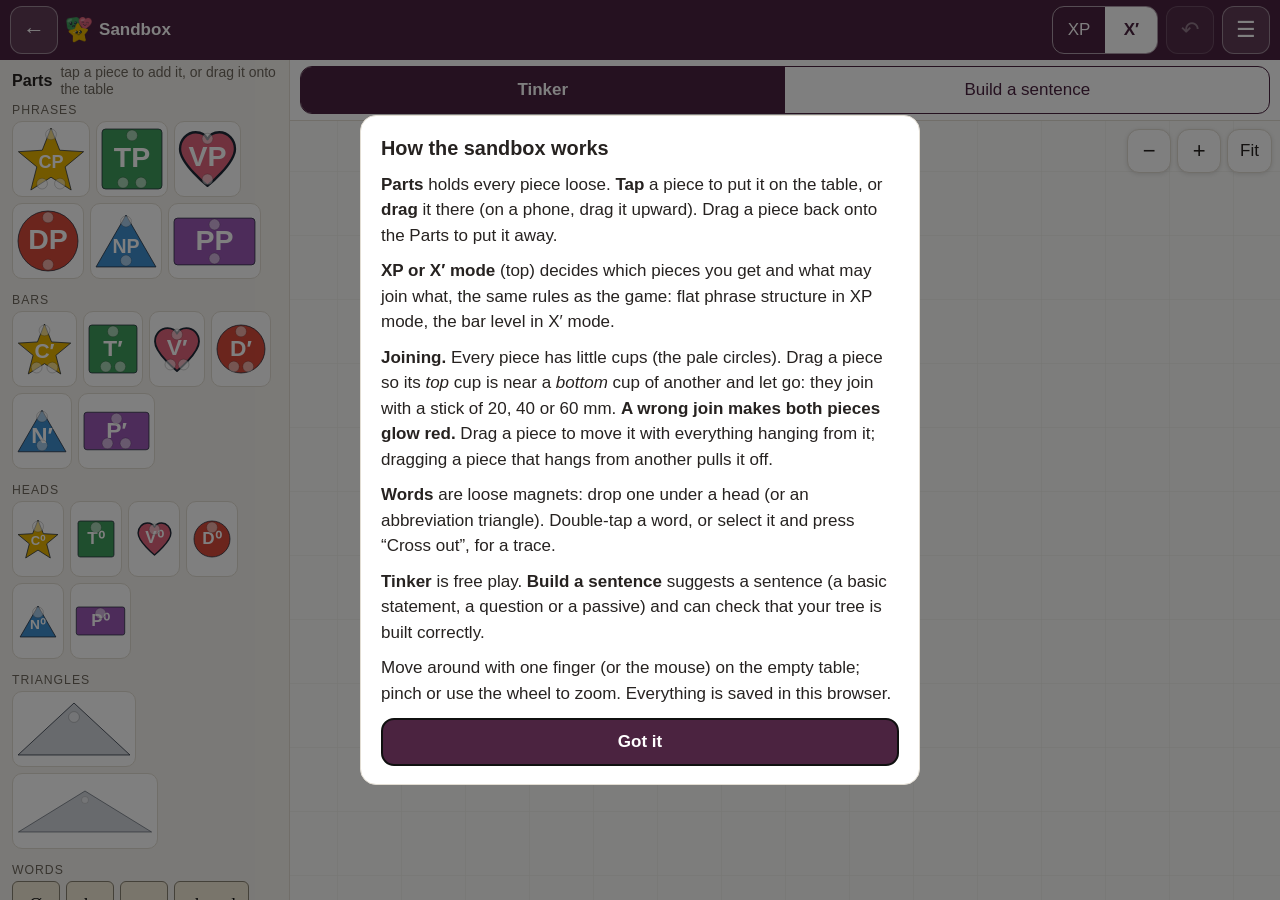
==== sandbox.html @ 895d4afe "Sandbox: one table, Tinker / Build a sentence with a checker, and a phone-first layout Removes the b" ====
<!doctype html>
<html lang="en">
<head>
<meta charset="utf-8">
<meta name="viewport" content="width=device-width, initial-scale=1, viewport-fit=cover">
<title>Sandbox · Shapes and Language</title>
<link rel="stylesheet" href="sandbox.css?v=2">
<link rel="icon" href="icon-32.png" sizes="32x32" type="image/png">
<link rel="icon" href="icon-192.png" sizes="192x192" type="image/png">
<meta name="theme-color" content="#4b2340">
<meta name="apple-mobile-web-app-capable" content="yes">
<meta name="apple-mobile-web-app-title" content="Shapes">
</head>
<body>
<div id="sb">

  <header id="bar">
    <a class="icon-btn" href="index.html" aria-label="Back to the game" title="Back to the game">←</a>
    <span class="brand"><img src="logo.png" alt="" class="brand-logo"><span class="brand-name">Sandbox</span></span>
    <span class="seg" id="seg-mode" role="group" aria-label="Mode">
      <button data-mode="prex" title="XP mode: flat phrase structure">XP</button><button data-mode="xbar" title="X′ mode: with the bar level">X′</button>
    </span>
    <button class="icon-btn" id="btn-undo" aria-label="Undo" title="Undo">↶</button>
    <button class="icon-btn" id="btn-menu" aria-label="Menu" aria-haspopup="dialog" title="Menu">☰</button>
  </header>

  <section id="task">
    <div class="task-row">
      <span class="seg big" id="seg-activity" role="group" aria-label="What to do">
        <button data-activity="tinker">Tinker</button><button data-activity="sentence">Build a sentence</button>
      </span>
      <button class="chev" id="task-toggle" aria-label="Show or hide the task" title="Show or hide">▾</button>
    </div>
    <div id="task-body" hidden>
      <div class="sentence-row">
        <div id="task-sentence"></div>
        <button class="btn primary" id="btn-check">Check</button>
      </div>
      <div id="task-note"></div>
      <div id="task-result" role="status" aria-live="polite"></div>
      <div id="task-more">
        <div class="chips" id="type-chips" role="group" aria-label="Kind of sentence"></div>
        <div class="task-actions">
          <button class="btn" id="btn-answer">Show answer</button>
          <button class="btn" id="btn-next">Another sentence</button>
        </div>
      </div>
    </div>
  </section>

  <section id="stage">
    <svg id="board" xmlns="http://www.w3.org/2000/svg" role="application" aria-label="Table: build trees here">
      <defs>
        <pattern id="grid" width="64" height="64" patternUnits="userSpaceOnUse">
          <path d="M64 0H0V64" fill="none" class="grid-line"/>
        </pattern>
      </defs>
      <g id="world">
        <rect id="grid-rect" x="-6000" y="-6000" width="12000" height="12000" fill="url(#grid)"/>
        <g id="layer-pieces"></g>
        <g id="layer-sticks"></g>
        <g id="layer-words"></g>
        <g id="layer-ghost"></g>
      </g>
    </svg>
    <div id="status" aria-live="polite"></div>
    <div id="view">
      <button class="icon-btn sm" id="btn-zoom-out" aria-label="Zoom out">−</button>
      <button class="icon-btn sm" id="btn-zoom-in" aria-label="Zoom in">+</button>
      <button class="btn sm" id="btn-fit">Fit</button>
    </div>
    <div id="sel-bar">
      <button class="btn" id="sel-dup">Duplicate</button>
      <button class="btn" id="sel-cross">Cross out</button>
      <button class="btn danger" id="sel-del">Delete</button>
    </div>
  </section>

  <aside id="shelf">
    <div class="shelf-head"><b>Parts</b><span class="muted">tap a piece to add it, or drag it onto the table</span><button class="chev" id="shelf-toggle" aria-label="Show or hide the parts" title="Show or hide">▾</button></div>
    <div class="scroll" id="shelf-scroll"></div>
  </aside>

</div>

<div id="toast"></div>

<dialog id="menu">
  <h3>Menu</h3>
  <div class="menu-list">
    <div class="menu-row"><span>Labels</span>
      <span class="seg" id="seg-labels" role="group" aria-label="Labels"><button data-labels="letters">NP · N′ · N⁰</button><button data-labels="numbers">1 · 1.5 · 2</button></span>
    </div>
    <button class="btn" id="m-redo">↷ Redo</button>
    <button class="btn" id="m-export">Save picture</button>
    <button class="btn" id="m-clear">Clear the table</button>
    <button class="btn" id="m-help">How it works</button>
    <a class="btn" href="index.html">← Back to the game</a>
    <a class="btn" href="https://jjgerard.github.io/games/">← All games</a>
  </div>
  <form method="dialog"><button class="btn primary wide">Close</button></form>
</dialog>

<dialog id="help">
  <h3>How the sandbox works</h3>
  <p><b>Parts</b> holds every piece loose. <b>Tap</b> a piece to put it on the table, or <b>drag</b> it there (on a phone, drag it upward). Drag a piece back onto the Parts to put it away.</p>
  <p><b>XP or X′ mode</b> (top) decides which pieces you get and what may join what, the same rules as the game: flat phrase structure in XP mode, the bar level in X′ mode.</p>
  <p><b>Joining.</b> Every piece has little cups (the pale circles). Drag a piece so its <i>top</i> cup is near a <i>bottom</i> cup of another and let go: they join with a stick of 20, 40 or 60&nbsp;mm. <b>A wrong join makes both pieces glow red.</b> Drag a piece to move it with everything hanging from it; dragging a piece that hangs from another pulls it off.</p>
  <p><b>Words</b> are loose magnets: drop one under a head (or an abbreviation triangle). Double-tap a word, or select it and press “Cross out”, for a trace.</p>
  <p><b>Tinker</b> is free play. <b>Build a sentence</b> suggests a sentence (a basic statement, a question or a passive) and can check that your tree is built correctly.</p>
  <p>Move around with one finger (or the mouse) on the empty table; pinch or use the wheel to zoom. Everything is saved in this browser.</p>
  <form method="dialog"><button class="btn primary wide">Got it</button></form>
</dialog>

<dialog id="answer">
  <h3 id="answer-title">The answer</h3>
  <div id="answer-body"></div>
  <form method="dialog"><button class="btn primary wide">Close</button></form>
</dialog>

<script src="data.js"></script>
<script src="shapes.js"></script>
<script src="sandbox.js?v=2"></script>
</body>
</html>
---- sandbox.css ----
/* Sandbox: one table, a parts shelf, and two activities (Tinker, Build a sentence).
   Phone first, like the game: full-screen, large touch targets (48px), text never below 16px,
   parts along the bottom, and the same plum accent. Plain CSS, no build step. */
:root {
  --ink: #262220;
  --muted: #6f685e;
  --bg: #f6f4ef;
  --panel: #ffffff;
  --line: #e2ddd3;
  --accent: #4b2340;
  --accent-dark: #351830;
  --accent-tint: #f4ecf2;
  --good: #2f7d4f;
  --bad: #c1443a;
  --board: #fbfbf9;
  font-family: -apple-system, "Segoe UI", Roboto, Helvetica, Arial, sans-serif;
  font-size: 17px;
}
* { box-sizing: border-box; }
html, body { height: 100%; margin: 0; }
body {
  color: var(--ink); background: var(--bg); overflow: hidden; overscroll-behavior: none;
  -webkit-user-select: none; user-select: none; -webkit-touch-callout: none; -webkit-tap-highlight-color: transparent;
}
input { -webkit-user-select: text; user-select: text; font: inherit; }
button, .btn, .icon-btn { font: inherit; }
.muted { color: var(--muted); }

/* ---- layout: header / task / table / parts (a column on a phone) ---- */
#sb {
  display: grid; height: 100vh; height: 100dvh; width: 100%; max-width: 100vw; overflow: hidden;
  grid-template-columns: minmax(0, 1fr);
  grid-template-rows: auto auto minmax(0, 1fr) auto;
  grid-template-areas: "bar" "task" "stage" "shelf";
}
#bar { grid-area: bar; } #task { grid-area: task; } #stage { grid-area: stage; } #shelf { grid-area: shelf; }
#bar, #task, #stage, #shelf { min-width: 0; }

/* ---- header ---- */
#bar {
  display: flex; align-items: center; gap: 8px; padding: 6px 10px; padding-top: calc(6px + env(safe-area-inset-top));
  padding-left: calc(10px + env(safe-area-inset-left)); padding-right: calc(10px + env(safe-area-inset-right));
  background: var(--accent); color: #fff;
}
.brand { display: flex; align-items: center; gap: 7px; font-weight: 700; flex: 1; min-width: 0; }
.brand-logo { height: 26px; width: auto; display: block; }
.brand-name { overflow: hidden; text-overflow: ellipsis; white-space: nowrap; }
.icon-btn {
  min-width: 48px; min-height: 48px; border-radius: 12px; border: 1px solid rgba(255,255,255,.4); background: rgba(255,255,255,.12);
  color: #fff; font-size: 22px; line-height: 1; cursor: pointer; display: inline-flex; align-items: center; justify-content: center; text-decoration: none;
  padding: 0 8px;
}
.icon-btn:disabled { opacity: .4; }
.icon-btn:active:not(:disabled) { background: rgba(255,255,255,.28); }
.icon-btn.sm { min-width: 44px; min-height: 44px; background: #fff; color: var(--ink); border: 1px solid var(--line); box-shadow: 0 1px 4px rgba(0,0,0,.12); }
.seg { display: inline-flex; border: 1px solid rgba(255,255,255,.55); border-radius: 12px; overflow: hidden; flex: none; }
.seg button { background: transparent; color: #fff; border: 0; min-height: 46px; min-width: 52px; padding: 0 12px; cursor: pointer; }
.seg button + button { border-left: 1px solid rgba(255,255,255,.4); }
.seg button.on { background: #fff; color: var(--accent); font-weight: 700; }

/* ---- the task strip ---- */
#task { background: var(--panel); border-bottom: 1px solid var(--line); padding: 6px 10px; }
.task-row { display: flex; align-items: center; gap: 8px; }
#task .seg { border-color: var(--accent); flex: 1; }
#task .seg button { color: var(--accent); flex: 1; }
#task .seg button.on { background: var(--accent); color: #fff; }
.chev { min-width: 48px; min-height: 46px; border: 1px solid var(--line); background: var(--bg); border-radius: 12px; cursor: pointer; font-size: 18px; color: var(--ink); }
#task-body { padding: 8px 0 4px; }
#task-body[hidden], #task-more[hidden] { display: none; }
.sentence-row { display: flex; align-items: center; gap: 8px; }
#task-sentence { flex: 1; min-width: 0; font-size: 1.1rem; font-weight: 700; color: var(--accent); line-height: 1.25; }
#btn-check { flex: none; min-width: 92px; }
#task-more { padding-top: 8px; max-height: 38vh; overflow-y: auto; }
.chips { display: flex; gap: 6px; overflow-x: auto; padding-bottom: 6px; touch-action: pan-x; }
.chips button {
  flex: none; min-height: 44px; padding: 0 14px; border-radius: 999px; border: 1px solid var(--accent); background: #fff; color: var(--accent); cursor: pointer;
}
.chips button.on { background: var(--accent); color: #fff; font-weight: 700; }
.chips button:disabled { opacity: .45; }
#task-note { font-size: .85rem; color: var(--muted); line-height: 1.3; margin-top: 4px; }
#task-note:empty { display: none; }
.task-actions { display: flex; gap: 6px; }
.task-actions .btn { flex: 1; min-width: 0; padding: 0 10px; }
.btn {
  min-height: 48px; padding: 0 16px; border-radius: 12px; border: 1px solid var(--line); background: var(--bg); color: var(--ink); cursor: pointer;
  text-decoration: none; display: inline-flex; align-items: center; justify-content: center; text-align: center;
}
.btn:active { filter: brightness(.95); }
.btn.primary { background: var(--accent); border-color: var(--accent); color: #fff; font-weight: 600; }
.btn.danger { color: var(--bad); border-color: #e5b9b4; }
.btn.sm { min-height: 44px; padding: 0 12px; background: #fff; box-shadow: 0 1px 4px rgba(0,0,0,.12); }
.btn.wide { width: 100%; }
#task-result { margin-top: 6px; font-size: .95rem; line-height: 1.4; }
#task-result.ok { color: var(--good); font-weight: 700; }
#task-result.bad { color: #8f2f27; }
#task-result:empty { display: none; }

/* ---- the table ---- */
#stage { position: relative; min-width: 0; min-height: 0; background: var(--board); }
#board { width: 100%; height: 100%; display: block; touch-action: none; cursor: grab; }
#board.panning { cursor: grabbing; }
#board .grid-line { stroke: #ecebe5; stroke-width: 1; }
#view { position: absolute; z-index: 4; right: 8px; top: 8px; display: flex; gap: 6px; }
#status {
  position: absolute; z-index: 4; left: 8px; top: 8px; font-size: .88rem; padding: 6px 12px; border-radius: 999px; display: none; max-width: calc(100% - 190px);
}
#status.ok { display: block; color: var(--good); background: #e6f3ea; border: 1px solid #b8dcc5; }
#status.bad { display: block; color: #991b1b; background: #fee2e2; border: 1px solid #fca5a5; }
#sel-bar {
  position: absolute; z-index: 4; left: 50%; transform: translateX(-50%); bottom: 10px; display: none; gap: 6px;
  background: #fff; border: 1px solid var(--line); border-radius: 14px; padding: 6px; box-shadow: 0 4px 14px rgba(0,0,0,.18);
}
#sel-bar.show { display: flex; }

.piece .node-shape { stroke: #1f2937; stroke-width: 1.2; stroke-linejoin: round; }
.piece { cursor: grab; }
.piece.selected .node-shape, .piece.selected .abbr-shape, .piece.selected .magnet-box { stroke: #f59e0b; stroke-width: 3.4; }
.piece.dragging { cursor: grabbing; opacity: .92; }
.cup { fill: rgba(255,255,255,.55); stroke: rgba(0,0,0,.35); stroke-width: .8; pointer-events: none; }
.abbr-shape { fill: #d1d5db; stroke: #1f2937; stroke-width: 1.2; stroke-linejoin: round; }
.magnet-box { fill: #f4ecd8; stroke: #8a8372; stroke-width: 1; }
.magnet-box.crossed { fill: #ece6d6; }
.magnet-text { font-family: Georgia, "Times New Roman", serif; fill: #111; text-anchor: middle; dominant-baseline: middle; pointer-events: none; user-select: none; }
.magnet-text.crossed { fill: #6b7280; }
.magnet-strike { stroke: #b91c1c; stroke-width: 1.6; pointer-events: none; }
.stick { stroke: #4b5563; stroke-linecap: butt; }
.ball { fill: #c7ccd3; stroke: #4b5563; stroke-width: 1; }
.ball-hi { fill: #fff; opacity: .8; }
.snap-ghost { stroke: #b45309; stroke-width: 2.4; stroke-dasharray: 5 4; fill: none; }
/* wrong joins */
.piece.bad .node-shape, .piece.bad .abbr-shape, .piece.bad .magnet-box { filter: drop-shadow(0 0 5px #ef4444) drop-shadow(0 0 9px rgba(239,68,68,.8)); stroke: #dc2626 !important; stroke-width: 2.6px !important; }
.stick.bad { stroke: #dc2626; }
.ball.bad { fill: #fecaca; stroke: #dc2626; }
.snap-ghost.bad { stroke: #dc2626; }

/* ---- the parts shelf: along the bottom on a phone ---- */
#shelf {
  background: var(--bg); border-top: 1px solid var(--line); display: flex; flex-direction: column; min-height: 0;
  padding-bottom: env(safe-area-inset-bottom);
}
.shelf-head { display: flex; align-items: center; gap: 8px; padding: 4px 10px 2px 12px; font-size: .95rem; }
.shelf-head .muted { flex: 1; font-size: .82rem; line-height: 1.2; }
.shelf-head .chev { min-width: 44px; min-height: 40px; }
#shelf .scroll {
  display: flex; flex-direction: row; gap: 14px; overflow-x: auto; overflow-y: hidden; padding: 4px 12px 12px; touch-action: pan-x; overscroll-behavior-x: contain;
  height: 124px;
}
#sb.shelf-closed #shelf .scroll { display: none; }
.group { flex: none; display: flex; flex-direction: column; gap: 4px; }
.group-title { font-size: .72rem; text-transform: uppercase; letter-spacing: .08em; color: var(--muted); }
.tiles { display: flex; gap: 6px; align-items: stretch; }
.tpl {
  background: #fff; border: 1px solid var(--line); border-radius: 10px; cursor: grab; touch-action: pan-x;
  display: flex; align-items: center; justify-content: center; min-width: 52px; min-height: 76px; padding: 2px;
}
.tpl:active { border-color: var(--accent); }
.tpl svg { display: block; }
.word {
  background: #f4ecd8; border: 1px solid #8a8372; border-radius: 6px; font-family: Georgia, "Times New Roman", serif; font-size: 1.05rem;
  padding: 0 12px; min-height: 48px; min-width: 48px; justify-content: center; display: inline-flex; align-items: center; cursor: grab; touch-action: pan-x; color: #111; flex: none;
}
.words { display: flex; flex-direction: column; flex-wrap: wrap; gap: 6px; max-height: 100px; align-content: flex-start; }
.add-word { display: flex; gap: 6px; }
.add-word input { width: 120px; min-height: 48px; padding: 0 10px; border: 1px solid var(--line); border-radius: 10px; }
.add-word button { min-height: 48px; padding: 0 14px; border: 0; border-radius: 10px; background: var(--accent); color: #fff; }
#shelf.drop-target { outline: 3px dashed var(--accent); outline-offset: -6px; }

#toast {
  position: fixed; left: 50%; bottom: 190px; transform: translateX(-50%); background: #1f2937; color: #fff; padding: 10px 16px; max-width: 90vw;
  border-radius: 10px; font-size: .95rem; opacity: 0; transition: opacity .2s; pointer-events: none; z-index: 30; text-align: center;
}
#toast.show { opacity: .96; }

/* ---- dialogs ---- */
dialog {
  border: 1px solid var(--line); border-radius: 16px; padding: 18px 20px; max-width: min(560px, calc(100vw - 24px)); width: 100%; color: var(--ink);
  max-height: calc(100dvh - 24px); overflow-y: auto; font-size: 1rem; line-height: 1.5;
}
dialog::backdrop { background: rgba(0,0,0,.5); }
dialog h3 { margin: 0 0 8px; }
dialog p { margin: 0 0 10px; }
dialog form { margin-top: 12px; }
.menu-list { display: flex; flex-direction: column; gap: 8px; }
.menu-row { display: flex; align-items: center; justify-content: space-between; gap: 10px; }
.menu-row .seg { border-color: var(--accent); }
.menu-row .seg button { color: var(--accent); min-height: 46px; }
.menu-row .seg button.on { background: var(--accent); color: #fff; }
#answer-body svg { display: block; max-width: 100%; height: auto; margin: 0 auto; }
#answer-body p { font-size: .92rem; color: var(--muted); }

/* ---- a wide screen: parts down the left, the task above the table ---- */
@media (min-width: 900px) {
  #sb {
    grid-template-columns: 290px minmax(0, 1fr); grid-template-rows: auto auto minmax(0, 1fr);
    grid-template-areas: "bar bar" "shelf task" "shelf stage";
  }
  #shelf { border-top: 0; border-right: 1px solid var(--line); }
  #shelf .scroll { flex-direction: column; overflow-x: hidden; overflow-y: auto; height: auto; flex: 1; touch-action: pan-y; padding-bottom: 16px; }
  .tiles { flex-wrap: wrap; }
  .words { flex-direction: row; max-height: none; }
  .tpl, .word { touch-action: pan-y; }
  #shelf-toggle, #sb.shelf-closed #shelf .scroll { display: none; }
  #sb.shelf-closed #shelf .scroll { display: flex; }
  #toast { bottom: 60px; }
}
@media (max-width: 480px) {
  :root { font-size: 17px; }
  .brand-name { display: none; }
  .brand-logo { height: 28px; }
}
@media (max-height: 640px) and (max-width: 899px) {
  #shelf .scroll { height: 108px; }
  .tpl { min-height: 64px; }
}
@media (prefers-reduced-motion: reduce) { #toast { transition: none; } }
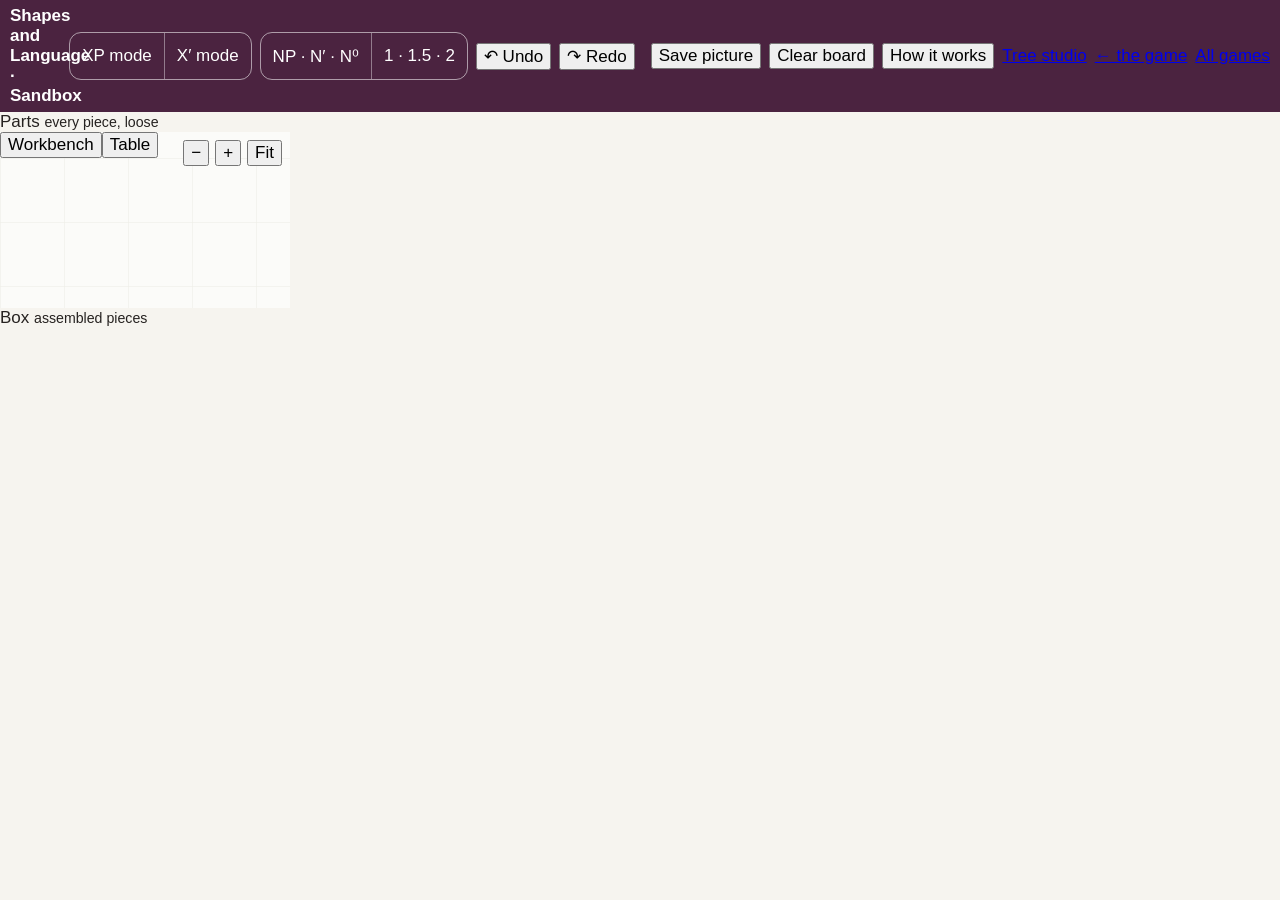
==== commit 19f2e0fb: "Add the tree studio: publication-quality trees from brackets or LaTeX, with drag, triangles, movemen" ====
--- a/sandbox.html
+++ b/sandbox.html
@@ -4,122 +4,95 @@
 <meta charset="utf-8">
 <meta name="viewport" content="width=device-width, initial-scale=1, viewport-fit=cover">
 <title>Sandbox · Shapes and Language</title>
-<link rel="stylesheet" href="sandbox.css?v=2">
+<link rel="stylesheet" href="sandbox.css?v=1">
 <link rel="icon" href="icon-32.png" sizes="32x32" type="image/png">
-<link rel="icon" href="icon-192.png" sizes="192x192" type="image/png">
 <meta name="theme-color" content="#4b2340">
-<meta name="apple-mobile-web-app-capable" content="yes">
-<meta name="apple-mobile-web-app-title" content="Shapes">
 </head>
 <body>
 <div id="sb">
 
   <header id="bar">
-    <a class="icon-btn" href="index.html" aria-label="Back to the game" title="Back to the game">←</a>
-    <span class="brand"><img src="logo.png" alt="" class="brand-logo"><span class="brand-name">Sandbox</span></span>
-    <span class="seg" id="seg-mode" role="group" aria-label="Mode">
-      <button data-mode="prex" title="XP mode: flat phrase structure">XP</button><button data-mode="xbar" title="X′ mode: with the bar level">X′</button>
+    <span class="brand">Shapes and Language · Sandbox</span>
+    <span class="seg" id="seg-mode" title="XP or X′ mode decides which pieces are on the shelf and what may join what">
+      <button data-mode="prex" title="XP mode: flat phrase structure, as in Tree basics">XP mode</button><button data-mode="xbar" title="X′ mode: with the bar level, as in X-bar">X′ mode</button>
     </span>
-    <button class="icon-btn" id="btn-undo" aria-label="Undo" title="Undo">↶</button>
-    <button class="icon-btn" id="btn-menu" aria-label="Menu" aria-haspopup="dialog" title="Menu">☰</button>
+    <span class="seg" id="seg-labels" title="How the pieces are labelled">
+      <button data-labels="letters">NP · N′ · N⁰</button><button data-labels="numbers">1 · 1.5 · 2</button>
+    </span>
+    <button class="tool" id="btn-undo" title="Undo (Ctrl+Z)">↶ Undo</button>
+    <button class="tool" id="btn-redo" title="Redo (Ctrl+Shift+Z)">↷ Redo</button>
+    <span class="spacer"></span>
+    <button class="tool" id="btn-export" title="Download the current board as a picture (SVG)">Save picture</button>
+    <button class="tool" id="btn-clear" title="Clear the current board">Clear board</button>
+    <button class="tool" id="btn-help">How it works</button>
+    <a href="trees.html" title="Draw publication-quality trees from brackets or LaTeX">Tree studio</a>
+    <a href="index.html">← the game</a>
+    <a href="https://jjgerard.github.io/games/">All games</a>
   </header>
 
-  <section id="task">
-    <div class="task-row">
-      <span class="seg big" id="seg-activity" role="group" aria-label="What to do">
-        <button data-activity="tinker">Tinker</button><button data-activity="sentence">Build a sentence</button>
-      </span>
-      <button class="chev" id="task-toggle" aria-label="Show or hide the task" title="Show or hide">▾</button>
-    </div>
-    <div id="task-body" hidden>
-      <div class="sentence-row">
-        <div id="task-sentence"></div>
-        <button class="btn primary" id="btn-check">Check</button>
+  <div id="main">
+
+    <aside id="parts">
+      <div class="head">Parts <small>every piece, loose</small></div>
+      <div class="scroll" id="parts-scroll"></div>
+    </aside>
+
+    <section id="stage">
+      <div id="tabs">
+        <button data-tab="bench">Workbench</button><button data-tab="table">Table</button>
       </div>
-      <div id="task-note"></div>
-      <div id="task-result" role="status" aria-live="polite"></div>
-      <div id="task-more">
-        <div class="chips" id="type-chips" role="group" aria-label="Kind of sentence"></div>
-        <div class="task-actions">
-          <button class="btn" id="btn-answer">Show answer</button>
-          <button class="btn" id="btn-next">Another sentence</button>
-        </div>
+      <div id="status" title="Pieces in a wrong join glow red"></div>
+      <div id="view">
+        <button id="btn-zoom-out" title="Zoom out">−</button>
+        <button id="btn-zoom-in" title="Zoom in">+</button>
+        <button id="btn-fit" title="Fit everything on screen">Fit</button>
       </div>
-    </div>
-  </section>
+      <svg id="board" xmlns="http://www.w3.org/2000/svg">
+        <defs>
+          <pattern id="grid" width="64" height="64" patternUnits="userSpaceOnUse">
+            <path d="M64 0H0V64" fill="none" class="grid-line"/>
+          </pattern>
+        </defs>
+        <g id="world">
+          <rect id="grid-rect" x="-6000" y="-6000" width="12000" height="12000" fill="url(#grid)"/>
+          <g id="layer-pieces"></g>
+          <g id="layer-sticks"></g>
+          <g id="layer-words"></g>
+          <g id="layer-ghost"></g>
+        </g>
+      </svg>
+      <div id="sel-bar">
+        <button class="primary" id="sel-box">Put in the box</button>
+        <button id="sel-dup">Duplicate</button>
+        <button id="sel-cross">Cross out</button>
+        <button id="sel-del">Delete</button>
+      </div>
+    </section>
 
-  <section id="stage">
-    <svg id="board" xmlns="http://www.w3.org/2000/svg" role="application" aria-label="Table: build trees here">
-      <defs>
-        <pattern id="grid" width="64" height="64" patternUnits="userSpaceOnUse">
-          <path d="M64 0H0V64" fill="none" class="grid-line"/>
-        </pattern>
-      </defs>
-      <g id="world">
-        <rect id="grid-rect" x="-6000" y="-6000" width="12000" height="12000" fill="url(#grid)"/>
-        <g id="layer-pieces"></g>
-        <g id="layer-sticks"></g>
-        <g id="layer-words"></g>
-        <g id="layer-ghost"></g>
-      </g>
-    </svg>
-    <div id="status" aria-live="polite"></div>
-    <div id="view">
-      <button class="icon-btn sm" id="btn-zoom-out" aria-label="Zoom out">−</button>
-      <button class="icon-btn sm" id="btn-zoom-in" aria-label="Zoom in">+</button>
-      <button class="btn sm" id="btn-fit">Fit</button>
-    </div>
-    <div id="sel-bar">
-      <button class="btn" id="sel-dup">Duplicate</button>
-      <button class="btn" id="sel-cross">Cross out</button>
-      <button class="btn danger" id="sel-del">Delete</button>
-    </div>
-  </section>
+    <aside id="box">
+      <div class="head">Box <small>assembled pieces</small></div>
+      <div class="scroll"><div id="box-list"></div></div>
+    </aside>
 
-  <aside id="shelf">
-    <div class="shelf-head"><b>Parts</b><span class="muted">tap a piece to add it, or drag it onto the table</span><button class="chev" id="shelf-toggle" aria-label="Show or hide the parts" title="Show or hide">▾</button></div>
-    <div class="scroll" id="shelf-scroll"></div>
-  </aside>
-
+  </div>
 </div>
 
 <div id="toast"></div>
 
-<dialog id="menu">
-  <h3>Menu</h3>
-  <div class="menu-list">
-    <div class="menu-row"><span>Labels</span>
-      <span class="seg" id="seg-labels" role="group" aria-label="Labels"><button data-labels="letters">NP · N′ · N⁰</button><button data-labels="numbers">1 · 1.5 · 2</button></span>
-    </div>
-    <button class="btn" id="m-redo">↷ Redo</button>
-    <button class="btn" id="m-export">Save picture</button>
-    <button class="btn" id="m-clear">Clear the table</button>
-    <button class="btn" id="m-help">How it works</button>
-    <a class="btn" href="index.html">← Back to the game</a>
-    <a class="btn" href="https://jjgerard.github.io/games/">← All games</a>
-  </div>
-  <form method="dialog"><button class="btn primary wide">Close</button></form>
-</dialog>
-
-<dialog id="help">
-  <h3>How the sandbox works</h3>
-  <p><b>Parts</b> holds every piece loose. <b>Tap</b> a piece to put it on the table, or <b>drag</b> it there (on a phone, drag it upward). Drag a piece back onto the Parts to put it away.</p>
-  <p><b>XP or X′ mode</b> (top) decides which pieces you get and what may join what, the same rules as the game: flat phrase structure in XP mode, the bar level in X′ mode.</p>
-  <p><b>Joining.</b> Every piece has little cups (the pale circles). Drag a piece so its <i>top</i> cup is near a <i>bottom</i> cup of another and let go: they join with a stick of 20, 40 or 60&nbsp;mm. <b>A wrong join makes both pieces glow red.</b> Drag a piece to move it with everything hanging from it; dragging a piece that hangs from another pulls it off.</p>
-  <p><b>Words</b> are loose magnets: drop one under a head (or an abbreviation triangle). Double-tap a word, or select it and press “Cross out”, for a trace.</p>
-  <p><b>Tinker</b> is free play. <b>Build a sentence</b> suggests a sentence (a basic statement, a question or a passive) and can check that your tree is built correctly.</p>
-  <p>Move around with one finger (or the mouse) on the empty table; pinch or use the wheel to zoom. Everything is saved in this browser.</p>
-  <form method="dialog"><button class="btn primary wide">Got it</button></form>
-</dialog>
-
-<dialog id="answer">
-  <h3 id="answer-title">The answer</h3>
-  <div id="answer-body"></div>
-  <form method="dialog"><button class="btn primary wide">Close</button></form>
+<dialog id="help" style="max-width:560px;border:1px solid #d8d3c7;border-radius:12px;padding:18px 22px;font-size:14px;line-height:1.5">
+  <h3 style="margin:0 0 8px">How the sandbox works</h3>
+  <p><b>Parts</b> (left) holds every piece as a separate loose piece. Drag one onto the board. Drag it back onto the Parts shelf to put it away.</p>
+  <p><b>XP or X′ mode.</b> Pick a mode at the top. It decides which pieces are on the shelf <i>and what may join what</i>: the same rules as the game, flat phrase structure in XP mode and the bar level in X′ mode. The number of cups on a piece also depends on the mode.</p>
+  <p><b>Joining.</b> Every piece has little cups (the pale circles). Drag a piece so its <i>top</i> cup is near a <i>bottom</i> cup of another piece (or the other way round) and let go: they join with a stick, which comes in three lengths (20, 40 and 60&nbsp;mm), so the piece settles at the nearest of those distances. You can join anything to anything, but <b>a wrong join makes both pieces glow red</b> (and so does a word under something that is not a head or a triangle). <b>A structure with a red join can’t be put in the box.</b> Changing mode re-checks everything.</p>
+  <p><b>Moving.</b> Drag a piece to move it together with everything hanging from it. Dragging a piece that hangs from another pulls it off.</p>
+  <p><b>Words</b> are loose magnets. Drop one under a head (or under an abbreviation triangle) and it stays with it. Double-click a word to cross it out, for a trace.</p>
+  <p><b>Workbench → Box → Table.</b> Build a piece of structure on the <b>Workbench</b>, select it and press <b>Put in the box</b> (or drag it onto the Box). It is saved there with a name you can change. Switch to the <b>Table</b> and drag copies out of the Box to assemble whole trees. Pieces from the shelf work on either board.</p>
+  <p>Everything is saved in this browser. <b>Save picture</b> downloads the board as an image.</p>
+  <form method="dialog" style="text-align:right"><button style="padding:6px 16px">Got it</button></form>
 </dialog>
 
 <script src="data.js"></script>
 <script src="shapes.js"></script>
-<script src="sandbox.js?v=2"></script>
+<script src="sandbox.js?v=1"></script>
 </body>
 </html>
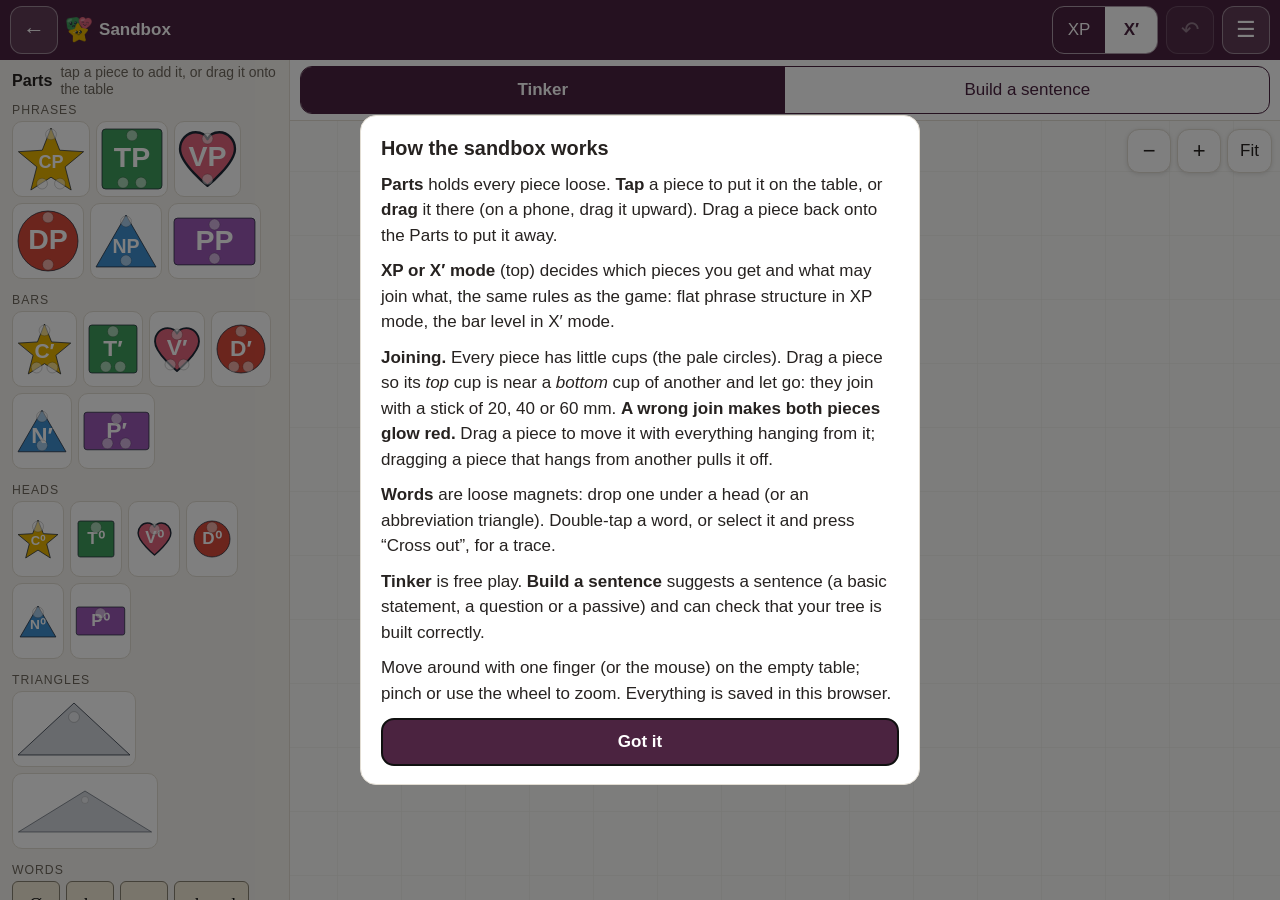
==== commit 772a4485: "Merge main into the tree studio branch; link the studio from the sandbox menu Co-Authored-By: Claude" ====
--- a/sandbox.html
+++ b/sandbox.html
@@ -4,95 +4,123 @@
 <meta charset="utf-8">
 <meta name="viewport" content="width=device-width, initial-scale=1, viewport-fit=cover">
 <title>Sandbox · Shapes and Language</title>
-<link rel="stylesheet" href="sandbox.css?v=1">
+<link rel="stylesheet" href="sandbox.css?v=2">
 <link rel="icon" href="icon-32.png" sizes="32x32" type="image/png">
+<link rel="icon" href="icon-192.png" sizes="192x192" type="image/png">
 <meta name="theme-color" content="#4b2340">
+<meta name="apple-mobile-web-app-capable" content="yes">
+<meta name="apple-mobile-web-app-title" content="Shapes">
 </head>
 <body>
 <div id="sb">
 
   <header id="bar">
-    <span class="brand">Shapes and Language · Sandbox</span>
-    <span class="seg" id="seg-mode" title="XP or X′ mode decides which pieces are on the shelf and what may join what">
-      <button data-mode="prex" title="XP mode: flat phrase structure, as in Tree basics">XP mode</button><button data-mode="xbar" title="X′ mode: with the bar level, as in X-bar">X′ mode</button>
+    <a class="icon-btn" href="index.html" aria-label="Back to the game" title="Back to the game">←</a>
+    <span class="brand"><img src="logo.png" alt="" class="brand-logo"><span class="brand-name">Sandbox</span></span>
+    <span class="seg" id="seg-mode" role="group" aria-label="Mode">
+      <button data-mode="prex" title="XP mode: flat phrase structure">XP</button><button data-mode="xbar" title="X′ mode: with the bar level">X′</button>
     </span>
-    <span class="seg" id="seg-labels" title="How the pieces are labelled">
-      <button data-labels="letters">NP · N′ · N⁰</button><button data-labels="numbers">1 · 1.5 · 2</button>
-    </span>
-    <button class="tool" id="btn-undo" title="Undo (Ctrl+Z)">↶ Undo</button>
-    <button class="tool" id="btn-redo" title="Redo (Ctrl+Shift+Z)">↷ Redo</button>
-    <span class="spacer"></span>
-    <button class="tool" id="btn-export" title="Download the current board as a picture (SVG)">Save picture</button>
-    <button class="tool" id="btn-clear" title="Clear the current board">Clear board</button>
-    <button class="tool" id="btn-help">How it works</button>
-    <a href="trees.html" title="Draw publication-quality trees from brackets or LaTeX">Tree studio</a>
-    <a href="index.html">← the game</a>
-    <a href="https://jjgerard.github.io/games/">All games</a>
+    <button class="icon-btn" id="btn-undo" aria-label="Undo" title="Undo">↶</button>
+    <button class="icon-btn" id="btn-menu" aria-label="Menu" aria-haspopup="dialog" title="Menu">☰</button>
   </header>
 
-  <div id="main">
+  <section id="task">
+    <div class="task-row">
+      <span class="seg big" id="seg-activity" role="group" aria-label="What to do">
+        <button data-activity="tinker">Tinker</button><button data-activity="sentence">Build a sentence</button>
+      </span>
+      <button class="chev" id="task-toggle" aria-label="Show or hide the task" title="Show or hide">▾</button>
+    </div>
+    <div id="task-body" hidden>
+      <div class="sentence-row">
+        <div id="task-sentence"></div>
+        <button class="btn primary" id="btn-check">Check</button>
+      </div>
+      <div id="task-note"></div>
+      <div id="task-result" role="status" aria-live="polite"></div>
+      <div id="task-more">
+        <div class="chips" id="type-chips" role="group" aria-label="Kind of sentence"></div>
+        <div class="task-actions">
+          <button class="btn" id="btn-answer">Show answer</button>
+          <button class="btn" id="btn-next">Another sentence</button>
+        </div>
+      </div>
+    </div>
+  </section>
 
-    <aside id="parts">
-      <div class="head">Parts <small>every piece, loose</small></div>
-      <div class="scroll" id="parts-scroll"></div>
-    </aside>
+  <section id="stage">
+    <svg id="board" xmlns="http://www.w3.org/2000/svg" role="application" aria-label="Table: build trees here">
+      <defs>
+        <pattern id="grid" width="64" height="64" patternUnits="userSpaceOnUse">
+          <path d="M64 0H0V64" fill="none" class="grid-line"/>
+        </pattern>
+      </defs>
+      <g id="world">
+        <rect id="grid-rect" x="-6000" y="-6000" width="12000" height="12000" fill="url(#grid)"/>
+        <g id="layer-pieces"></g>
+        <g id="layer-sticks"></g>
+        <g id="layer-words"></g>
+        <g id="layer-ghost"></g>
+      </g>
+    </svg>
+    <div id="status" aria-live="polite"></div>
+    <div id="view">
+      <button class="icon-btn sm" id="btn-zoom-out" aria-label="Zoom out">−</button>
+      <button class="icon-btn sm" id="btn-zoom-in" aria-label="Zoom in">+</button>
+      <button class="btn sm" id="btn-fit">Fit</button>
+    </div>
+    <div id="sel-bar">
+      <button class="btn" id="sel-dup">Duplicate</button>
+      <button class="btn" id="sel-cross">Cross out</button>
+      <button class="btn danger" id="sel-del">Delete</button>
+    </div>
+  </section>
 
-    <section id="stage">
-      <div id="tabs">
-        <button data-tab="bench">Workbench</button><button data-tab="table">Table</button>
-      </div>
-      <div id="status" title="Pieces in a wrong join glow red"></div>
-      <div id="view">
-        <button id="btn-zoom-out" title="Zoom out">−</button>
-        <button id="btn-zoom-in" title="Zoom in">+</button>
-        <button id="btn-fit" title="Fit everything on screen">Fit</button>
-      </div>
-      <svg id="board" xmlns="http://www.w3.org/2000/svg">
-        <defs>
-          <pattern id="grid" width="64" height="64" patternUnits="userSpaceOnUse">
-            <path d="M64 0H0V64" fill="none" class="grid-line"/>
-          </pattern>
-        </defs>
-        <g id="world">
-          <rect id="grid-rect" x="-6000" y="-6000" width="12000" height="12000" fill="url(#grid)"/>
-          <g id="layer-pieces"></g>
-          <g id="layer-sticks"></g>
-          <g id="layer-words"></g>
-          <g id="layer-ghost"></g>
-        </g>
-      </svg>
-      <div id="sel-bar">
-        <button class="primary" id="sel-box">Put in the box</button>
-        <button id="sel-dup">Duplicate</button>
-        <button id="sel-cross">Cross out</button>
-        <button id="sel-del">Delete</button>
-      </div>
-    </section>
+  <aside id="shelf">
+    <div class="shelf-head"><b>Parts</b><span class="muted">tap a piece to add it, or drag it onto the table</span><button class="chev" id="shelf-toggle" aria-label="Show or hide the parts" title="Show or hide">▾</button></div>
+    <div class="scroll" id="shelf-scroll"></div>
+  </aside>
 
-    <aside id="box">
-      <div class="head">Box <small>assembled pieces</small></div>
-      <div class="scroll"><div id="box-list"></div></div>
-    </aside>
-
-  </div>
 </div>
 
 <div id="toast"></div>
 
-<dialog id="help" style="max-width:560px;border:1px solid #d8d3c7;border-radius:12px;padding:18px 22px;font-size:14px;line-height:1.5">
-  <h3 style="margin:0 0 8px">How the sandbox works</h3>
-  <p><b>Parts</b> (left) holds every piece as a separate loose piece. Drag one onto the board. Drag it back onto the Parts shelf to put it away.</p>
-  <p><b>XP or X′ mode.</b> Pick a mode at the top. It decides which pieces are on the shelf <i>and what may join what</i>: the same rules as the game, flat phrase structure in XP mode and the bar level in X′ mode. The number of cups on a piece also depends on the mode.</p>
-  <p><b>Joining.</b> Every piece has little cups (the pale circles). Drag a piece so its <i>top</i> cup is near a <i>bottom</i> cup of another piece (or the other way round) and let go: they join with a stick, which comes in three lengths (20, 40 and 60&nbsp;mm), so the piece settles at the nearest of those distances. You can join anything to anything, but <b>a wrong join makes both pieces glow red</b> (and so does a word under something that is not a head or a triangle). <b>A structure with a red join can’t be put in the box.</b> Changing mode re-checks everything.</p>
-  <p><b>Moving.</b> Drag a piece to move it together with everything hanging from it. Dragging a piece that hangs from another pulls it off.</p>
-  <p><b>Words</b> are loose magnets. Drop one under a head (or under an abbreviation triangle) and it stays with it. Double-click a word to cross it out, for a trace.</p>
-  <p><b>Workbench → Box → Table.</b> Build a piece of structure on the <b>Workbench</b>, select it and press <b>Put in the box</b> (or drag it onto the Box). It is saved there with a name you can change. Switch to the <b>Table</b> and drag copies out of the Box to assemble whole trees. Pieces from the shelf work on either board.</p>
-  <p>Everything is saved in this browser. <b>Save picture</b> downloads the board as an image.</p>
-  <form method="dialog" style="text-align:right"><button style="padding:6px 16px">Got it</button></form>
+<dialog id="menu">
+  <h3>Menu</h3>
+  <div class="menu-list">
+    <div class="menu-row"><span>Labels</span>
+      <span class="seg" id="seg-labels" role="group" aria-label="Labels"><button data-labels="letters">NP · N′ · N⁰</button><button data-labels="numbers">1 · 1.5 · 2</button></span>
+    </div>
+    <button class="btn" id="m-redo">↷ Redo</button>
+    <button class="btn" id="m-export">Save picture</button>
+    <button class="btn" id="m-clear">Clear the table</button>
+    <button class="btn" id="m-help">How it works</button>
+    <a class="btn" href="trees.html">Tree studio: publication-quality trees →</a>
+    <a class="btn" href="index.html">← Back to the game</a>
+    <a class="btn" href="https://jjgerard.github.io/games/">← All games</a>
+  </div>
+  <form method="dialog"><button class="btn primary wide">Close</button></form>
+</dialog>
+
+<dialog id="help">
+  <h3>How the sandbox works</h3>
+  <p><b>Parts</b> holds every piece loose. <b>Tap</b> a piece to put it on the table, or <b>drag</b> it there (on a phone, drag it upward). Drag a piece back onto the Parts to put it away.</p>
+  <p><b>XP or X′ mode</b> (top) decides which pieces you get and what may join what, the same rules as the game: flat phrase structure in XP mode, the bar level in X′ mode.</p>
+  <p><b>Joining.</b> Every piece has little cups (the pale circles). Drag a piece so its <i>top</i> cup is near a <i>bottom</i> cup of another and let go: they join with a stick of 20, 40 or 60&nbsp;mm. <b>A wrong join makes both pieces glow red.</b> Drag a piece to move it with everything hanging from it; dragging a piece that hangs from another pulls it off.</p>
+  <p><b>Words</b> are loose magnets: drop one under a head (or an abbreviation triangle). Double-tap a word, or select it and press “Cross out”, for a trace.</p>
+  <p><b>Tinker</b> is free play. <b>Build a sentence</b> suggests a sentence (a basic statement, a question or a passive) and can check that your tree is built correctly.</p>
+  <p>Move around with one finger (or the mouse) on the empty table; pinch or use the wheel to zoom. Everything is saved in this browser.</p>
+  <form method="dialog"><button class="btn primary wide">Got it</button></form>
+</dialog>
+
+<dialog id="answer">
+  <h3 id="answer-title">The answer</h3>
+  <div id="answer-body"></div>
+  <form method="dialog"><button class="btn primary wide">Close</button></form>
 </dialog>
 
 <script src="data.js"></script>
 <script src="shapes.js"></script>
-<script src="sandbox.js?v=1"></script>
+<script src="sandbox.js?v=2"></script>
 </body>
 </html>
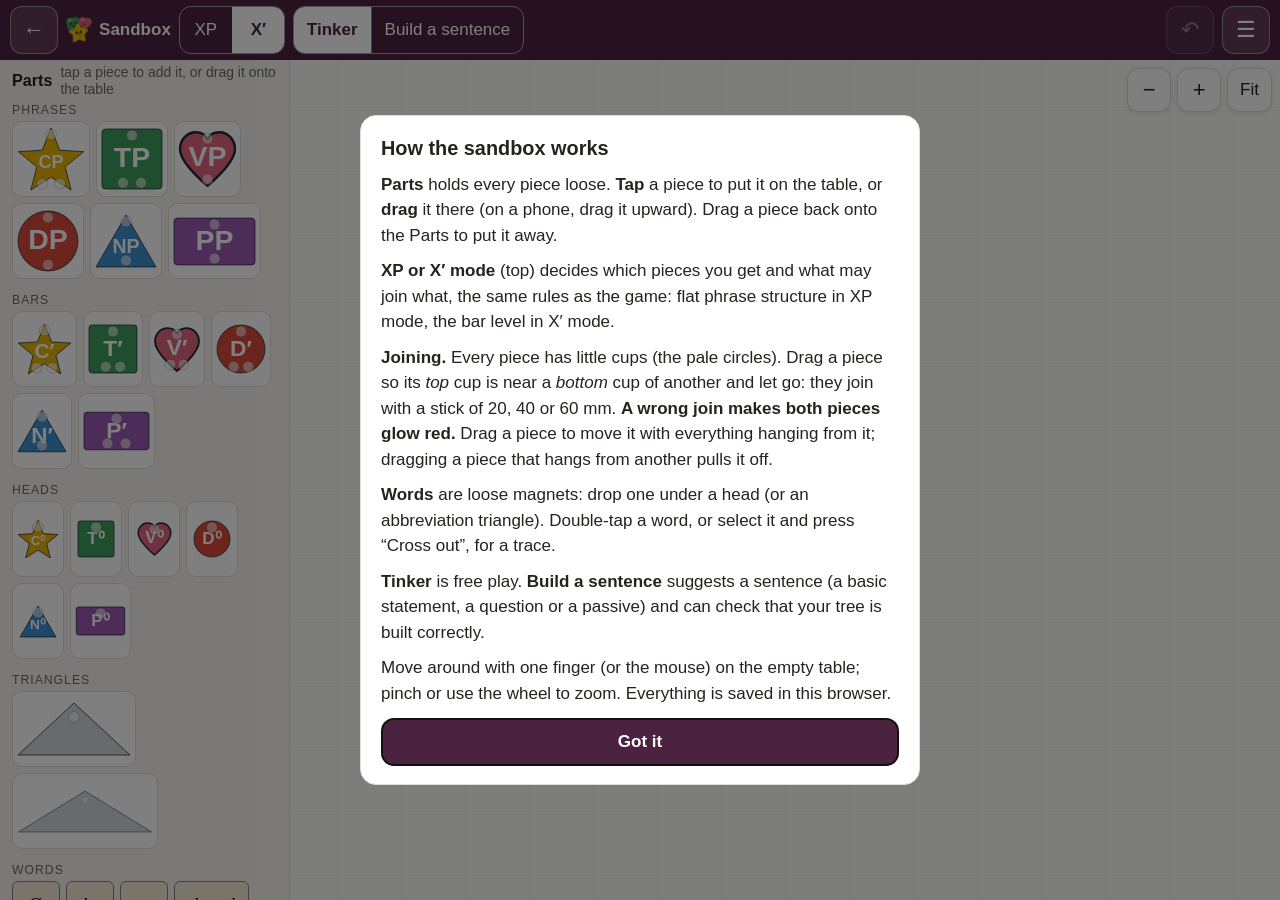
==== commit 5a96e281: "Sandbox: every control on one line at the top Back, mode, Tinker / Build, Check, the sentence kinds," ====
--- a/sandbox.html
+++ b/sandbox.html
@@ -15,36 +15,31 @@
 <div id="sb">
 
   <header id="bar">
-    <a class="icon-btn" href="index.html" aria-label="Back to the game" title="Back to the game">←</a>
-    <span class="brand"><img src="logo.png" alt="" class="brand-logo"><span class="brand-name">Sandbox</span></span>
-    <span class="seg" id="seg-mode" role="group" aria-label="Mode">
-      <button data-mode="prex" title="XP mode: flat phrase structure">XP</button><button data-mode="xbar" title="X′ mode: with the bar level">X′</button>
-    </span>
-    <button class="icon-btn" id="btn-undo" aria-label="Undo" title="Undo">↶</button>
-    <button class="icon-btn" id="btn-menu" aria-label="Menu" aria-haspopup="dialog" title="Menu">☰</button>
+    <div id="bar-left">
+      <a class="icon-btn" href="index.html" aria-label="Back to the game" title="Back to the game">←</a>
+      <span class="brand"><img src="logo.png" alt="" class="brand-logo"><span class="brand-name">Sandbox</span></span>
+      <span class="seg" id="seg-mode" role="group" aria-label="Mode">
+        <button data-mode="prex" title="XP mode: flat phrase structure">XP</button><button data-mode="xbar" title="X′ mode: with the bar level">X′</button>
+      </span>
+      <span class="seg" id="seg-activity" role="group" aria-label="What to do">
+        <button data-activity="tinker">Tinker</button><button data-activity="sentence"><span class="long">Build a sentence</span><span class="short">Build</span></button>
+      </span>
+      <button class="bar-btn sent-only" id="btn-check" hidden>Check</button>
+      <span class="seg sent-only" id="type-chips" role="group" aria-label="Kind of sentence" hidden></span>
+      <button class="bar-btn ghost sent-only" id="btn-answer" hidden><span class="long">Show answer</span><span class="short">Answer</span></button>
+      <button class="bar-btn ghost sent-only" id="btn-next" hidden><span class="long">Another sentence</span><span class="short">Next</span></button>
+    </div>
+    <div id="bar-right">
+      <button class="icon-btn" id="btn-undo" aria-label="Undo" title="Undo">↶</button>
+      <button class="icon-btn" id="btn-menu" aria-label="Menu" aria-haspopup="dialog" title="Menu">☰</button>
+    </div>
   </header>
 
   <section id="task">
-    <div class="task-row">
-      <span class="seg big" id="seg-activity" role="group" aria-label="What to do">
-        <button data-activity="tinker">Tinker</button><button data-activity="sentence">Build a sentence</button>
-      </span>
-      <button class="chev" id="task-toggle" aria-label="Show or hide the task" title="Show or hide">▾</button>
-    </div>
-    <div id="task-body" hidden>
-      <div class="sentence-row">
-        <div id="task-sentence"></div>
-        <button class="btn primary" id="btn-check">Check</button>
-      </div>
-      <div id="task-note"></div>
-      <div id="task-result" role="status" aria-live="polite"></div>
-      <div id="task-more">
-        <div class="chips" id="type-chips" role="group" aria-label="Kind of sentence"></div>
-        <div class="task-actions">
-          <button class="btn" id="btn-answer">Show answer</button>
-          <button class="btn" id="btn-next">Another sentence</button>
-        </div>
-      </div>
+    <div id="taskline" hidden>
+      <b id="task-sentence"></b>
+      <span id="task-note"></span>
+      <span id="task-result" role="status" aria-live="polite"></span>
     </div>
   </section>
 
@@ -95,7 +90,6 @@
     <button class="btn" id="m-export">Save picture</button>
     <button class="btn" id="m-clear">Clear the table</button>
     <button class="btn" id="m-help">How it works</button>
-    <a class="btn" href="trees.html">Tree studio: publication-quality trees →</a>
     <a class="btn" href="index.html">← Back to the game</a>
     <a class="btn" href="https://jjgerard.github.io/games/">← All games</a>
   </div>
--- a/sandbox.css
+++ b/sandbox.css
@@ -36,15 +36,18 @@
 #bar { grid-area: bar; } #task { grid-area: task; } #stage { grid-area: stage; } #shelf { grid-area: shelf; }
 #bar, #task, #stage, #shelf { min-width: 0; }
 
-/* ---- header ---- */
+/* ---- header: every control on one line (it scrolls sideways on a phone; Undo and Menu stay put) ---- */
 #bar {
   display: flex; align-items: center; gap: 8px; padding: 6px 10px; padding-top: calc(6px + env(safe-area-inset-top));
   padding-left: calc(10px + env(safe-area-inset-left)); padding-right: calc(10px + env(safe-area-inset-right));
   background: var(--accent); color: #fff;
 }
-.brand { display: flex; align-items: center; gap: 7px; font-weight: 700; flex: 1; min-width: 0; }
+#bar-left { flex: 1; min-width: 0; display: flex; align-items: center; gap: 8px; overflow-x: auto; scrollbar-width: none; touch-action: pan-x; }
+#bar-left::-webkit-scrollbar { display: none; }
+#bar-left > * { flex: none; }
+#bar-right { flex: none; display: flex; gap: 8px; }
+.brand { display: flex; align-items: center; gap: 7px; font-weight: 700; }
 .brand-logo { height: 26px; width: auto; display: block; }
-.brand-name { overflow: hidden; text-overflow: ellipsis; white-space: nowrap; }
 .icon-btn {
   min-width: 48px; min-height: 48px; border-radius: 12px; border: 1px solid rgba(255,255,255,.4); background: rgba(255,255,255,.12);
   color: #fff; font-size: 22px; line-height: 1; cursor: pointer; display: inline-flex; align-items: center; justify-content: center; text-decoration: none;
@@ -53,34 +56,35 @@
 .icon-btn:disabled { opacity: .4; }
 .icon-btn:active:not(:disabled) { background: rgba(255,255,255,.28); }
 .icon-btn.sm { min-width: 44px; min-height: 44px; background: #fff; color: var(--ink); border: 1px solid var(--line); box-shadow: 0 1px 4px rgba(0,0,0,.12); }
-.seg { display: inline-flex; border: 1px solid rgba(255,255,255,.55); border-radius: 12px; overflow: hidden; flex: none; }
-.seg button { background: transparent; color: #fff; border: 0; min-height: 46px; min-width: 52px; padding: 0 12px; cursor: pointer; }
+.seg { display: inline-flex; border: 1px solid rgba(255,255,255,.55); border-radius: 12px; overflow: hidden; }
+.seg[hidden], .bar-btn[hidden] { display: none; }
+.short { display: none; }
+@media (max-width: 1279px) { .long { display: none; } .short { display: inline; } .brand-name { display: none; } }
+@media (max-width: 1099px) and (min-width: 900px) { .brand { display: none; } #bar-left { gap: 5px; } }
+@media (max-width: 1279px) { .bar-btn { padding: 0 12px; } .seg button { padding: 0 10px; min-width: 46px; } }
+.seg button { background: transparent; color: #fff; border: 0; min-height: 46px; min-width: 52px; padding: 0 13px; cursor: pointer; white-space: nowrap; }
 .seg button + button { border-left: 1px solid rgba(255,255,255,.4); }
 .seg button.on { background: #fff; color: var(--accent); font-weight: 700; }
-
-/* ---- the task strip ---- */
-#task { background: var(--panel); border-bottom: 1px solid var(--line); padding: 6px 10px; }
-.task-row { display: flex; align-items: center; gap: 8px; }
-#task .seg { border-color: var(--accent); flex: 1; }
-#task .seg button { color: var(--accent); flex: 1; }
-#task .seg button.on { background: var(--accent); color: #fff; }
-.chev { min-width: 48px; min-height: 46px; border: 1px solid var(--line); background: var(--bg); border-radius: 12px; cursor: pointer; font-size: 18px; color: var(--ink); }
-#task-body { padding: 8px 0 4px; }
-#task-body[hidden], #task-more[hidden] { display: none; }
-.sentence-row { display: flex; align-items: center; gap: 8px; }
-#task-sentence { flex: 1; min-width: 0; font-size: 1.1rem; font-weight: 700; color: var(--accent); line-height: 1.25; }
-#btn-check { flex: none; min-width: 92px; }
-#task-more { padding-top: 8px; max-height: 38vh; overflow-y: auto; }
-.chips { display: flex; gap: 6px; overflow-x: auto; padding-bottom: 6px; touch-action: pan-x; }
-.chips button {
-  flex: none; min-height: 44px; padding: 0 14px; border-radius: 999px; border: 1px solid var(--accent); background: #fff; color: var(--accent); cursor: pointer;
-}
-.chips button.on { background: var(--accent); color: #fff; font-weight: 700; }
-.chips button:disabled { opacity: .45; }
-#task-note { font-size: .85rem; color: var(--muted); line-height: 1.3; margin-top: 4px; }
-#task-note:empty { display: none; }
-.task-actions { display: flex; gap: 6px; }
-.task-actions .btn { flex: 1; min-width: 0; padding: 0 10px; }
+.seg button:disabled { opacity: .4; }
+.bar-btn {
+  min-height: 48px; padding: 0 16px; border-radius: 12px; border: 1px solid #fff; background: #fff; color: var(--accent); font-weight: 700; cursor: pointer; white-space: nowrap;
+}
+.bar-btn.ghost { background: transparent; color: #fff; font-weight: 400; border-color: rgba(255,255,255,.55); }
+.bar-btn:disabled { opacity: .4; }
+.bar-btn:active:not(:disabled) { filter: brightness(.92); }
+
+/* ---- the sentence, one slim line under the header ---- */
+#task { background: var(--panel); border-bottom: 1px solid var(--line); }
+#task:has(#taskline[hidden]) { border-bottom: 0; }
+#taskline { padding: 6px 12px; display: flex; flex-wrap: wrap; align-items: baseline; gap: 2px 12px; line-height: 1.3; }
+#taskline[hidden] { display: none; }
+#task-sentence { font-size: 1.1rem; color: var(--accent); }
+#task-note { font-size: .85rem; color: var(--muted); }
+#task-note[hidden], #task-note:empty { display: none; }
+#task-result { font-size: .95rem; }
+#task-result.ok { color: var(--good); font-weight: 700; }
+#task-result.bad { color: #8f2f27; }
+#task-result:empty { display: none; }
 .btn {
   min-height: 48px; padding: 0 16px; border-radius: 12px; border: 1px solid var(--line); background: var(--bg); color: var(--ink); cursor: pointer;
   text-decoration: none; display: inline-flex; align-items: center; justify-content: center; text-align: center;
@@ -90,10 +94,6 @@
 .btn.danger { color: var(--bad); border-color: #e5b9b4; }
 .btn.sm { min-height: 44px; padding: 0 12px; background: #fff; box-shadow: 0 1px 4px rgba(0,0,0,.12); }
 .btn.wide { width: 100%; }
-#task-result { margin-top: 6px; font-size: .95rem; line-height: 1.4; }
-#task-result.ok { color: var(--good); font-weight: 700; }
-#task-result.bad { color: #8f2f27; }
-#task-result:empty { display: none; }
 
 /* ---- the table ---- */
 #stage { position: relative; min-width: 0; min-height: 0; background: var(--board); }
@@ -207,6 +207,9 @@
   :root { font-size: 17px; }
   .brand-name { display: none; }
   .brand-logo { height: 28px; }
+  #bar { gap: 6px; padding-left: 8px; padding-right: 8px; }
+  #task-note { display: -webkit-box; -webkit-line-clamp: 2; -webkit-box-orient: vertical; overflow: hidden; }
+  #bar-left { gap: 6px; }
 }
 @media (max-height: 640px) and (max-width: 899px) {
   #shelf .scroll { height: 108px; }
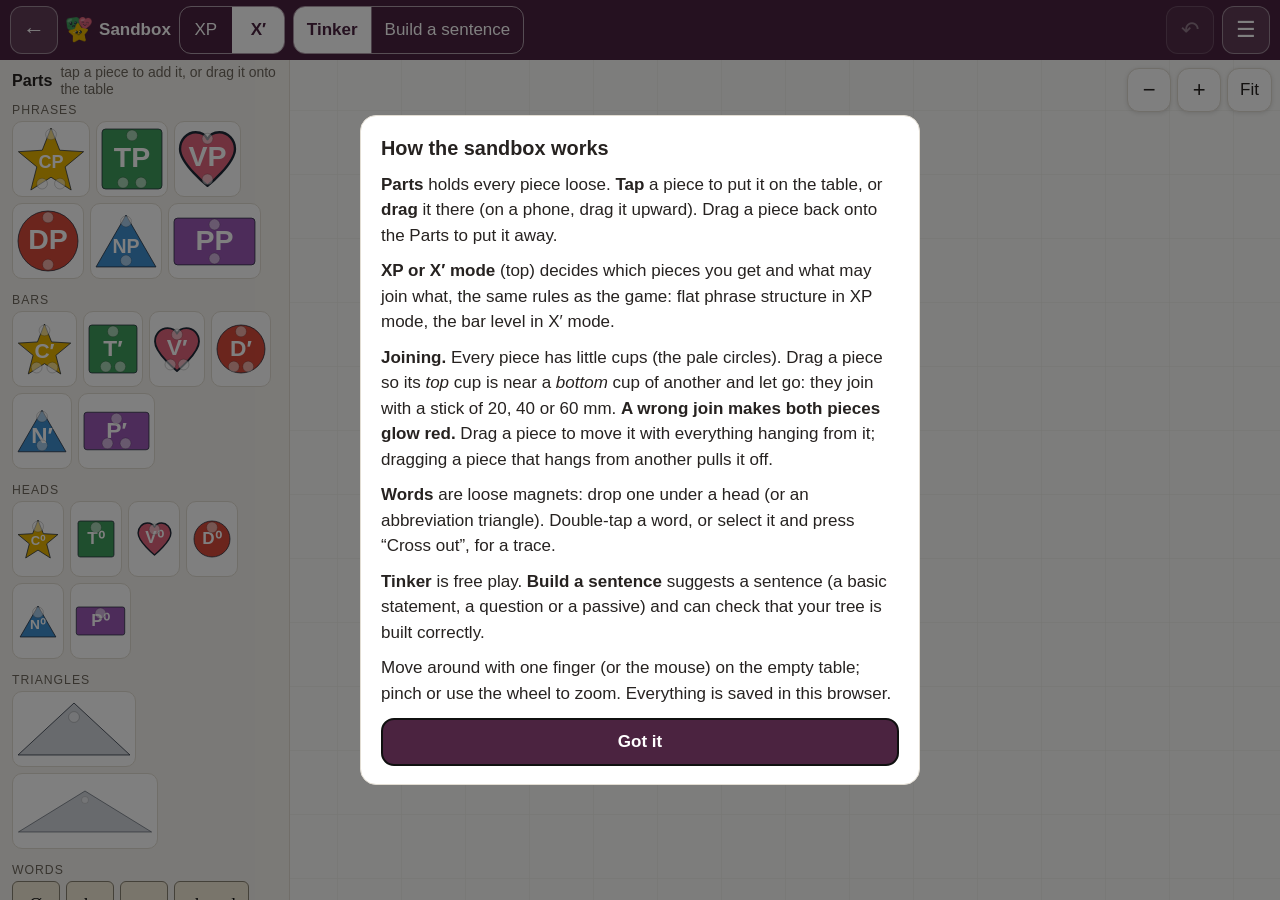
==== commit 4a4a7565: "Add the tree studio: publication-quality trees from brackets or LaTeX, with drag, triangles, movemen" ====
--- a/sandbox.html
+++ b/sandbox.html
@@ -90,6 +90,7 @@
     <button class="btn" id="m-export">Save picture</button>
     <button class="btn" id="m-clear">Clear the table</button>
     <button class="btn" id="m-help">How it works</button>
+    <a class="btn" href="trees.html">Tree studio: publication-quality trees →</a>
     <a class="btn" href="index.html">← Back to the game</a>
     <a class="btn" href="https://jjgerard.github.io/games/">← All games</a>
   </div>
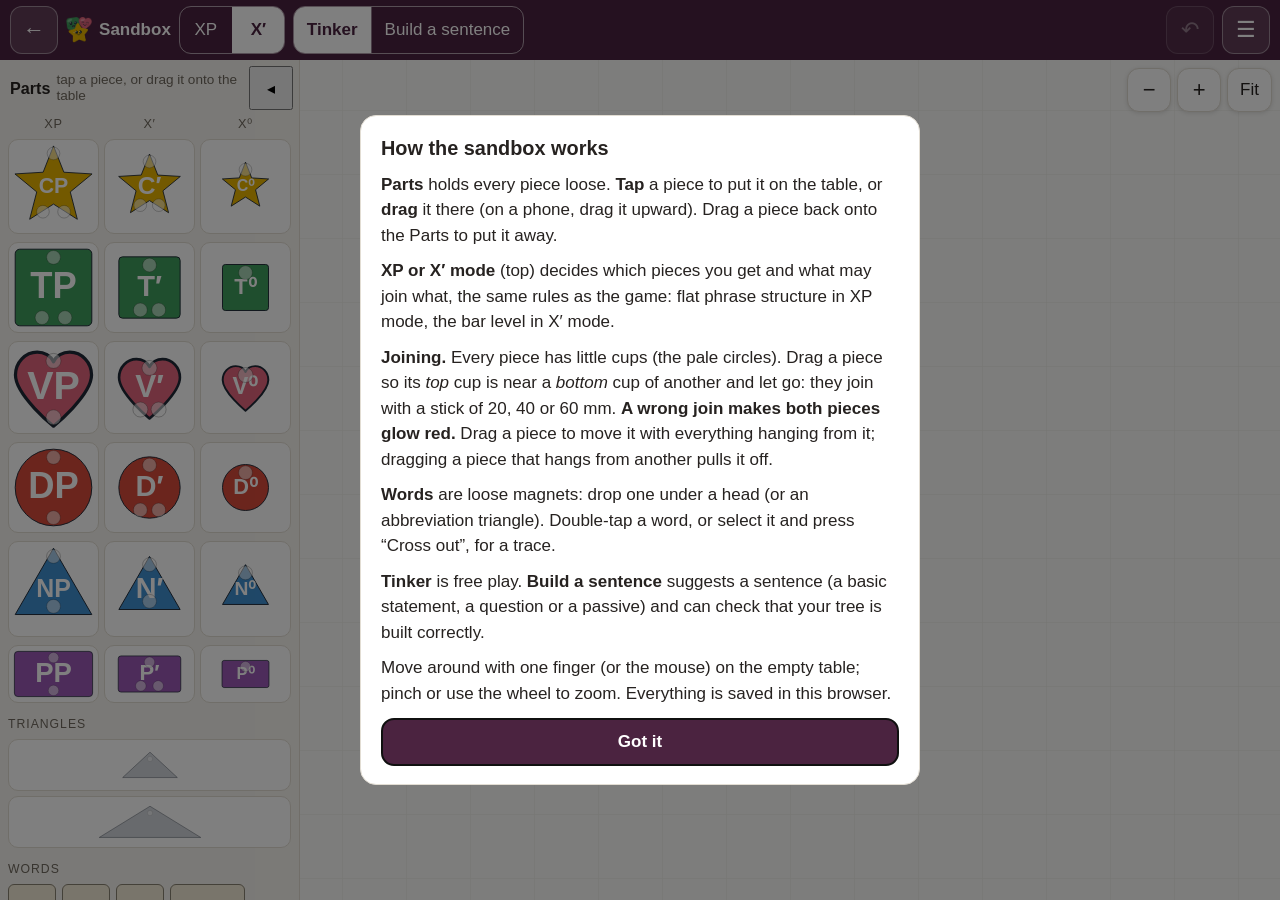
==== commit 89068bba: "Sandbox: parts in a vertical side column on every screen, one row per category The shelf is a column" ====
--- a/sandbox.html
+++ b/sandbox.html
@@ -58,6 +58,7 @@
         <g id="layer-ghost"></g>
       </g>
     </svg>
+    <button class="btn sm" id="shelf-open" aria-label="Show the parts" title="Show the parts">Parts ▸</button>
     <div id="status" aria-live="polite"></div>
     <div id="view">
       <button class="icon-btn sm" id="btn-zoom-out" aria-label="Zoom out">−</button>
@@ -72,7 +73,7 @@
   </section>
 
   <aside id="shelf">
-    <div class="shelf-head"><b>Parts</b><span class="muted">tap a piece to add it, or drag it onto the table</span><button class="chev" id="shelf-toggle" aria-label="Show or hide the parts" title="Show or hide">▾</button></div>
+    <div class="shelf-head"><b>Parts</b><span class="muted">tap a piece, or drag it onto the table</span><button class="chev" id="shelf-toggle" aria-label="Hide the parts" title="Hide the parts">◂</button></div>
     <div class="scroll" id="shelf-scroll"></div>
   </aside>
 
@@ -90,7 +91,6 @@
     <button class="btn" id="m-export">Save picture</button>
     <button class="btn" id="m-clear">Clear the table</button>
     <button class="btn" id="m-help">How it works</button>
-    <a class="btn" href="trees.html">Tree studio: publication-quality trees →</a>
     <a class="btn" href="index.html">← Back to the game</a>
     <a class="btn" href="https://jjgerard.github.io/games/">← All games</a>
   </div>
--- a/sandbox.css
+++ b/sandbox.css
@@ -26,15 +26,18 @@
 button, .btn, .icon-btn { font: inherit; }
 .muted { color: var(--muted); }
 
-/* ---- layout: header / task / table / parts (a column on a phone) ---- */
+/* ---- layout: header across the top; parts down the left (on a phone too); the sentence and the table ---- */
+:root { --shelf-w: clamp(150px, 44vw, 188px); }
 #sb {
   display: grid; height: 100vh; height: 100dvh; width: 100%; max-width: 100vw; overflow: hidden;
-  grid-template-columns: minmax(0, 1fr);
-  grid-template-rows: auto auto minmax(0, 1fr) auto;
-  grid-template-areas: "bar" "task" "stage" "shelf";
-}
+  grid-template-columns: var(--shelf-w) minmax(0, 1fr);
+  grid-template-rows: auto auto minmax(0, 1fr);
+  grid-template-areas: "bar bar" "shelf task" "shelf stage";
+}
+#sb.shelf-closed { grid-template-columns: 0 minmax(0, 1fr); }
 #bar { grid-area: bar; } #task { grid-area: task; } #stage { grid-area: stage; } #shelf { grid-area: shelf; }
 #bar, #task, #stage, #shelf { min-width: 0; }
+@media (min-width: 900px) { :root { --shelf-w: 300px; } }
 
 /* ---- header: every control on one line (it scrolls sideways on a phone; Undo and Menu stay put) ---- */
 #bar {
@@ -133,40 +136,47 @@
 .ball.bad { fill: #fecaca; stroke: #dc2626; }
 .snap-ghost.bad { stroke: #dc2626; }
 
-/* ---- the parts shelf: along the bottom on a phone ---- */
+/* ---- the parts shelf: a column down the left, scrolling up and down; one row per category ---- */
 #shelf {
-  background: var(--bg); border-top: 1px solid var(--line); display: flex; flex-direction: column; min-height: 0;
-  padding-bottom: env(safe-area-inset-bottom);
-}
-.shelf-head { display: flex; align-items: center; gap: 8px; padding: 4px 10px 2px 12px; font-size: .95rem; }
-.shelf-head .muted { flex: 1; font-size: .82rem; line-height: 1.2; }
-.shelf-head .chev { min-width: 44px; min-height: 40px; }
+  background: var(--bg); border-right: 1px solid var(--line); display: flex; flex-direction: column; min-height: 0;
+  padding-bottom: env(safe-area-inset-bottom); padding-left: env(safe-area-inset-left);
+}
+#sb.shelf-closed #shelf { display: none; }
+.shelf-head { display: flex; align-items: center; gap: 6px; padding: 6px 6px 4px 10px; font-size: .95rem; }
+.shelf-head .muted { flex: 1; font-size: .8rem; line-height: 1.2; }
+.shelf-head .chev { min-width: 44px; min-height: 44px; margin-left: auto; }
 #shelf .scroll {
-  display: flex; flex-direction: row; gap: 14px; overflow-x: auto; overflow-y: hidden; padding: 4px 12px 12px; touch-action: pan-x; overscroll-behavior-x: contain;
-  height: 124px;
-}
-#sb.shelf-closed #shelf .scroll { display: none; }
-.group { flex: none; display: flex; flex-direction: column; gap: 4px; }
-.group-title { font-size: .72rem; text-transform: uppercase; letter-spacing: .08em; color: var(--muted); }
-.tiles { display: flex; gap: 6px; align-items: stretch; }
+  flex: 1; min-height: 0; display: flex; flex-direction: column; gap: 8px; overflow-y: auto; overflow-x: hidden;
+  padding: 2px 8px 20px; touch-action: pan-y; overscroll-behavior: contain;
+}
+.legend, .cat-row { display: grid; grid-template-columns: repeat(var(--cols, 3), minmax(0, 1fr)); gap: 5px; }
+.legend span { font-size: .75rem; letter-spacing: .05em; color: var(--muted); text-align: center; }
+.group-title { font-size: .72rem; text-transform: uppercase; letter-spacing: .08em; color: var(--muted); margin-top: 6px; }
+.stack { display: flex; flex-direction: column; gap: 5px; }
 .tpl {
-  background: #fff; border: 1px solid var(--line); border-radius: 10px; cursor: grab; touch-action: pan-x;
-  display: flex; align-items: center; justify-content: center; min-width: 52px; min-height: 76px; padding: 2px;
+  background: #fff; border: 1px solid var(--line); border-radius: 10px; cursor: grab; touch-action: pan-y; min-width: 0;
+  display: flex; align-items: center; justify-content: center; min-height: 52px; padding: 3px;
 }
 .tpl:active { border-color: var(--accent); }
-.tpl svg { display: block; }
+.tpl svg { display: block; width: 100%; height: auto; max-width: 104px; }
+.tpl-empty { min-height: 52px; }
 .word {
   background: #f4ecd8; border: 1px solid #8a8372; border-radius: 6px; font-family: Georgia, "Times New Roman", serif; font-size: 1.05rem;
-  padding: 0 12px; min-height: 48px; min-width: 48px; justify-content: center; display: inline-flex; align-items: center; cursor: grab; touch-action: pan-x; color: #111; flex: none;
-}
-.words { display: flex; flex-direction: column; flex-wrap: wrap; gap: 6px; max-height: 100px; align-content: flex-start; }
-.add-word { display: flex; gap: 6px; }
-.add-word input { width: 120px; min-height: 48px; padding: 0 10px; border: 1px solid var(--line); border-radius: 10px; }
-.add-word button { min-height: 48px; padding: 0 14px; border: 0; border-radius: 10px; background: var(--accent); color: #fff; }
+  padding: 0 12px; min-height: 48px; min-width: 48px; justify-content: center; display: inline-flex; align-items: center; cursor: grab; touch-action: pan-y; color: #111;
+}
+.words { display: flex; flex-wrap: wrap; gap: 6px; }
+.add-word { display: flex; gap: 6px; margin-top: 6px; }
+.add-word input { flex: 1; min-width: 0; min-height: 48px; padding: 0 10px; border: 1px solid var(--line); border-radius: 10px; }
+.add-word button { min-height: 48px; padding: 0 12px; border: 0; border-radius: 10px; background: var(--accent); color: #fff; }
 #shelf.drop-target { outline: 3px dashed var(--accent); outline-offset: -6px; }
+#shelf-open {
+  display: none; position: absolute; z-index: 6; left: 0; top: 50%; transform: translateY(-50%); border-radius: 0 12px 12px 0; min-height: 72px; min-width: 44px; padding: 0 8px;
+  writing-mode: vertical-rl;
+}
+#sb.shelf-closed #shelf-open { display: inline-flex; }
 
 #toast {
-  position: fixed; left: 50%; bottom: 190px; transform: translateX(-50%); background: #1f2937; color: #fff; padding: 10px 16px; max-width: 90vw;
+  position: fixed; left: 50%; bottom: 70px; transform: translateX(-50%); background: #1f2937; color: #fff; padding: 10px 16px; max-width: 90vw;
   border-radius: 10px; font-size: .95rem; opacity: 0; transition: opacity .2s; pointer-events: none; z-index: 30; text-align: center;
 }
 #toast.show { opacity: .96; }
@@ -188,21 +198,8 @@
 #answer-body svg { display: block; max-width: 100%; height: auto; margin: 0 auto; }
 #answer-body p { font-size: .92rem; color: var(--muted); }
 
-/* ---- a wide screen: parts down the left, the task above the table ---- */
-@media (min-width: 900px) {
-  #sb {
-    grid-template-columns: 290px minmax(0, 1fr); grid-template-rows: auto auto minmax(0, 1fr);
-    grid-template-areas: "bar bar" "shelf task" "shelf stage";
-  }
-  #shelf { border-top: 0; border-right: 1px solid var(--line); }
-  #shelf .scroll { flex-direction: column; overflow-x: hidden; overflow-y: auto; height: auto; flex: 1; touch-action: pan-y; padding-bottom: 16px; }
-  .tiles { flex-wrap: wrap; }
-  .words { flex-direction: row; max-height: none; }
-  .tpl, .word { touch-action: pan-y; }
-  #shelf-toggle, #sb.shelf-closed #shelf .scroll { display: none; }
-  #sb.shelf-closed #shelf .scroll { display: flex; }
-  #toast { bottom: 60px; }
-}
+@media (min-width: 900px) { #toast { bottom: 60px; } }
+@media (max-width: 899px) { .shelf-head .muted { display: none; } }
 @media (max-width: 480px) {
   :root { font-size: 17px; }
   .brand-name { display: none; }
@@ -211,8 +208,4 @@
   #task-note { display: -webkit-box; -webkit-line-clamp: 2; -webkit-box-orient: vertical; overflow: hidden; }
   #bar-left { gap: 6px; }
 }
-@media (max-height: 640px) and (max-width: 899px) {
-  #shelf .scroll { height: 108px; }
-  .tpl { min-height: 64px; }
-}
 @media (prefers-reduced-motion: reduce) { #toast { transition: none; } }
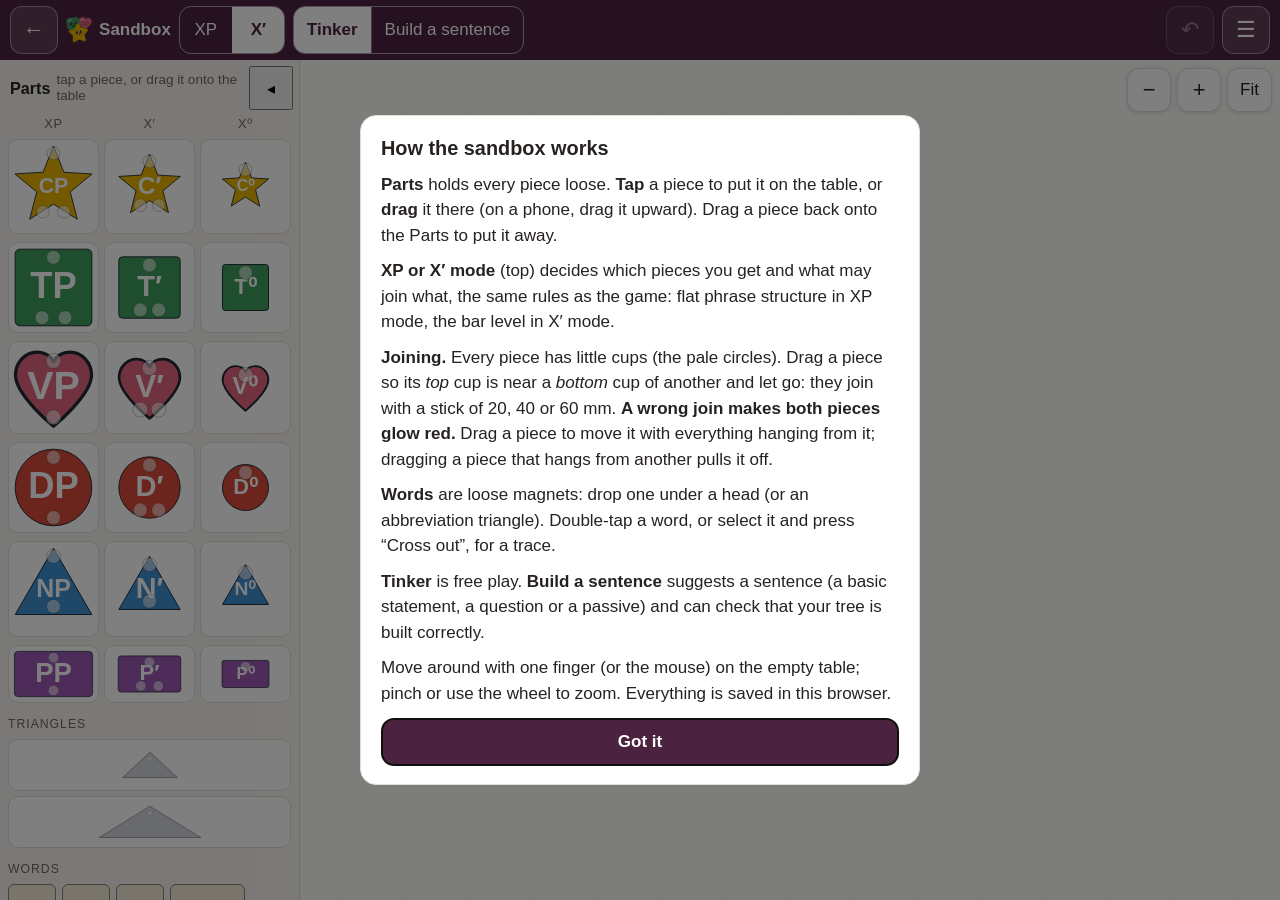
==== commit 43a16449: "Keep the Tree studio link in the sandbox menu Co-Authored-By: Claude Sonnet 5.5 <noreply@anthropic.c" ====
--- a/sandbox.html
+++ b/sandbox.html
@@ -91,6 +91,7 @@
     <button class="btn" id="m-export">Save picture</button>
     <button class="btn" id="m-clear">Clear the table</button>
     <button class="btn" id="m-help">How it works</button>
+    <a class="btn" href="trees.html">Tree studio: publication-quality trees →</a>
     <a class="btn" href="index.html">← Back to the game</a>
     <a class="btn" href="https://jjgerard.github.io/games/">← All games</a>
   </div>
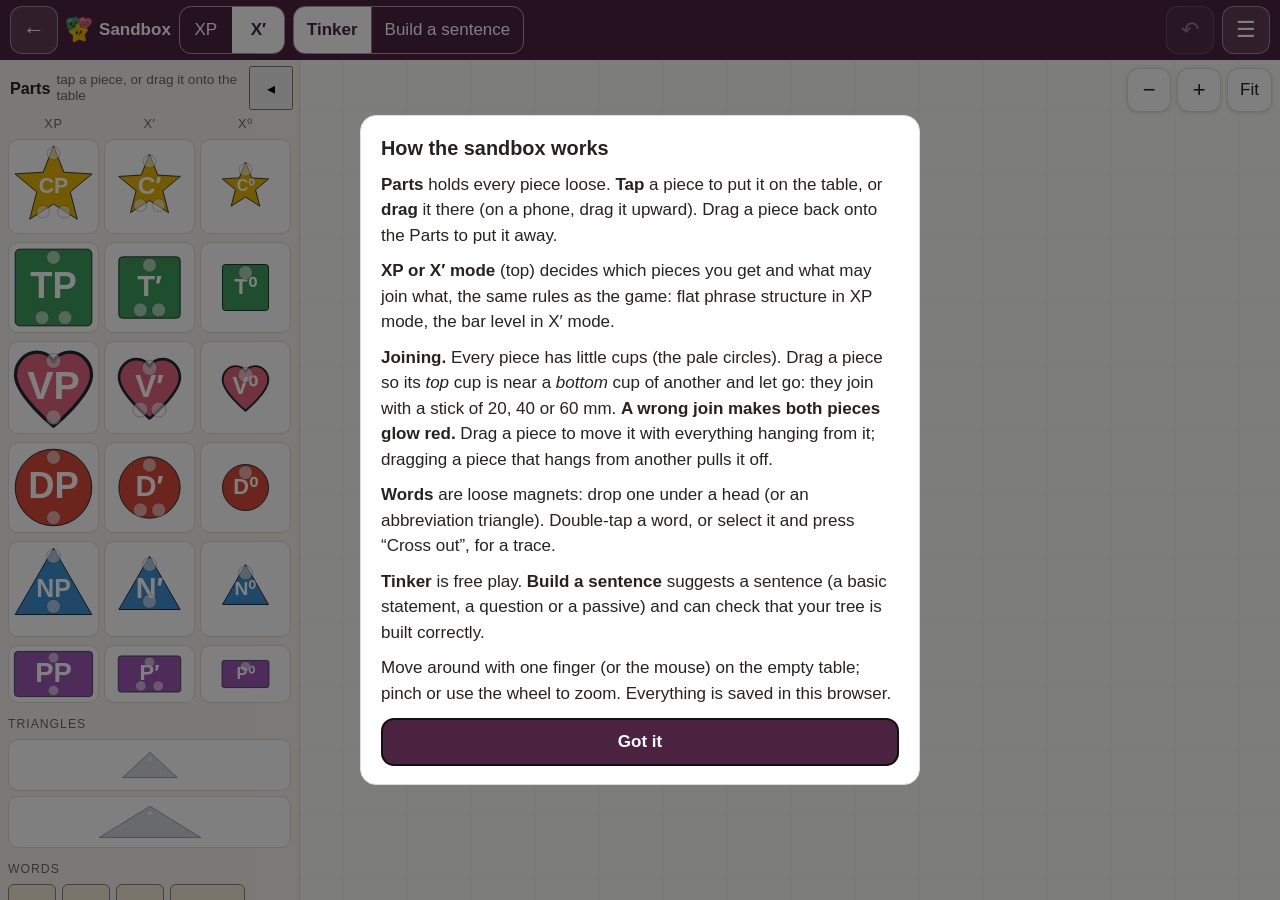
==== commit 09af7af5: "Move the tree studio to its own repo (jjgerard/trees); leave a redirect at trees.html and point the " ====
--- a/sandbox.html
+++ b/sandbox.html
@@ -91,7 +91,7 @@
     <button class="btn" id="m-export">Save picture</button>
     <button class="btn" id="m-clear">Clear the table</button>
     <button class="btn" id="m-help">How it works</button>
-    <a class="btn" href="trees.html">Tree studio: publication-quality trees →</a>
+    <a class="btn" href="https://jjgerard.github.io/trees/">Tree studio: publication-quality trees →</a>
     <a class="btn" href="index.html">← Back to the game</a>
     <a class="btn" href="https://jjgerard.github.io/games/">← All games</a>
   </div>
